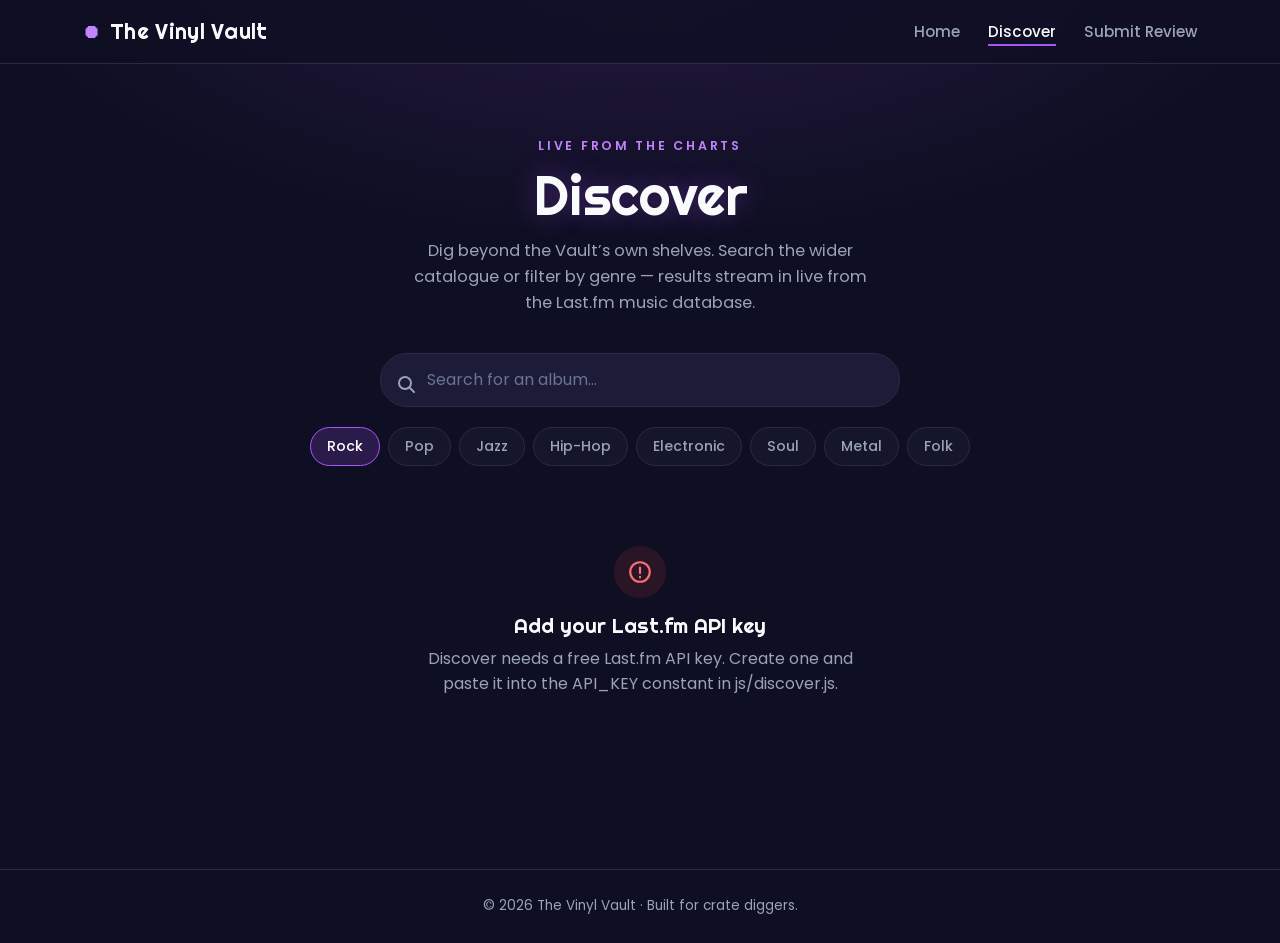
==== discover.html @ baa050c1 "Initial commit: general design of the Website" ====
<!DOCTYPE html>
<html lang="en">
<head>
  <meta charset="UTF-8" />
  <meta name="viewport" content="width=device-width, initial-scale=1" />
  <title>Discover &mdash; The Vinyl Vault</title>
  <meta name="description" content="Discover albums from across the music charts. Search by album or filter by genre, powered by the Last.fm API." />

  <!-- Bootstrap 5 (layout/grid utilities only; all visual styling is hand-written CSS3) -->
  <link
    href="https://cdn.jsdelivr.net/npm/bootstrap@5.3.3/dist/css/bootstrap.min.css"
    rel="stylesheet"
    integrity="sha384-QWTKZyjpPEjISv5WaRU9OFeRpok6YctnYmDr5pNlyT2bRjXh0JMhjY6hW+ALEwIH"
    crossorigin="anonymous"
  />

  <!-- Google Fonts: Righteous (display) + Poppins (body) -->
  <link rel="preconnect" href="https://fonts.googleapis.com" />
  <link rel="preconnect" href="https://fonts.gstatic.com" crossorigin />
  <link
    href="https://fonts.googleapis.com/css2?family=Poppins:wght@300;400;500;600;700&family=Righteous&display=swap"
    rel="stylesheet"
  />

  <link rel="stylesheet" href="css/main.css" />
  <link rel="stylesheet" href="css/discover.css" />
</head>
<body>
  <!-- Consistent site navigation (identical markup on every page) -->
  <header class="vault-nav">
    <nav class="container d-flex align-items-center justify-content-between" aria-label="Primary">
      <a class="vault-brand" href="index.html">
        <span class="vault-brand__mark" aria-hidden="true">&#9210;</span>
        The Vinyl&nbsp;Vault
      </a>
      <ul class="vault-nav__links">
        <li><a href="index.html">Home</a></li>
        <li><a class="is-active" href="discover.html" aria-current="page">Discover</a></li>
        <li><a href="submit-review.html">Submit&nbsp;Review</a></li>
      </ul>
    </nav>
  </header>

  <main class="container">
    <section class="vault-hero" aria-labelledby="discover-title">
      <p class="vault-eyebrow">Live from the charts</p>
      <h1 id="discover-title" class="vault-title">Discover</h1>
      <p class="vault-subtitle">
        Dig beyond the Vault’s own shelves. Search the wider catalogue or filter by genre —
        results stream in live from the Last.fm music database.
      </p>
    </section>

    <!-- ============ CONTROLS: search + genre filter ============ -->
    <section class="discover-controls" aria-label="Search and filter albums">
      <form class="discover-search" id="discover-search" role="search">
        <label class="visually-hidden-label" for="discover-query">Search albums</label>
        <span class="discover-search__icon" aria-hidden="true">
          <svg viewBox="0 0 20 20" fill="none" stroke="currentColor" stroke-width="2" stroke-linecap="round"><circle cx="9" cy="9" r="6"/><path d="M14 14l4 4"/></svg>
        </span>
        <input
          type="search"
          id="discover-query"
          class="discover-search__input"
          placeholder="Search for an album…"
          autocomplete="off"
        />
      </form>

      <!-- Genre chips populated/handled by the AlbumDiscovery class. -->
      <div class="discover-filters" id="discover-filters" role="group" aria-label="Filter by genre"></div>
    </section>

    <!-- ============ STATUS REGION (loading / error / empty) ============ -->
    <!-- aria-live so screen readers are told when results change. -->
    <div class="discover-status" id="discover-status" role="status" aria-live="polite"></div>

    <!-- ============ RESULTS ============ -->
    <section class="discover-results" id="discover-results" aria-label="Album results"></section>

    <div class="discover-more">
      <button type="button" class="vault-btn vault-btn--ghost" id="discover-more" hidden>Load more</button>
    </div>
  </main>

  <footer class="vault-footer">
    <div class="container">
      <p>&copy; 2026 The Vinyl Vault &middot; Built for crate diggers.</p>
    </div>
  </footer>

  <script src="js/discover.js"></script>
</body>
</html>
---- css/main.css ----
/* =============================================================
   The Vinyl Vault — main.css
   Shared design system used on EVERY page: design tokens, base
   styles, the consistent navbar, hero primitives, buttons, and
   the footer. Page-specific styles live in their own files.

   Aesthetic: dark "OLED" music theme — deep indigo-blacks with a
   vibrant electric-purple neon accent.
   ============================================================= */

/* ---------- Design tokens ---------- */
:root {
  /* Surfaces */
  --bg:            #0f0f23;   /* page background (deep indigo-black) */
  --surface:       #16162b;   /* card background */
  --surface-2:     #1c1c38;   /* inputs / raised */
  --border:        #2a2a45;   /* default borders/dividers */

  /* Text */
  --text:          #f8fafc;   /* primary text */
  --text-muted:    #9aa3b8;   /* secondary text (>= 4.5:1 on --bg) */

  /* Accent (electric purple) + semantic state colors */
  --accent:        #a855f7;
  --accent-bright: #c084fc;
  --accent-glow:   rgba(168, 85, 247, 0.28);

  --valid:         #22c55e;
  --valid-text:    #4ade80;
  --invalid:       #ef4444;
  --invalid-text:  #f87171;

  /* Motion — strong custom easing reads as more intentional than
     the built-in CSS curves. */
  --ease-out: cubic-bezier(0.23, 1, 0.32, 1);
  --speed:    180ms;

  --radius:   14px;
}

/* ---------- Base ---------- */
* { box-sizing: border-box; }

body {
  margin: 0;
  min-height: 100dvh;
  display: flex;
  flex-direction: column;
  background:
    radial-gradient(1100px 520px at 50% -8%, rgba(168, 85, 247, 0.16), transparent 60%),
    var(--bg);
  color: var(--text);
  font-family: "Poppins", system-ui, -apple-system, "Segoe UI", sans-serif;
  line-height: 1.6;
  -webkit-font-smoothing: antialiased;
}

main { flex: 1 0 auto; padding-bottom: 4rem; }

a { color: var(--accent-bright); }

/* ---------- Navigation (consistent across all pages) ---------- */
.vault-nav {
  position: sticky;
  top: 0;
  z-index: 100;
  padding: 0.9rem 0;
  background: rgba(15, 15, 35, 0.78);
  backdrop-filter: blur(10px);
  border-bottom: 1px solid var(--border);
}

.vault-brand {
  display: inline-flex;
  align-items: center;
  gap: 0.55rem;
  font-family: "Righteous", system-ui, sans-serif;
  font-size: 1.35rem;
  color: var(--text);
  text-decoration: none;
  letter-spacing: 0.3px;
}
.vault-brand__mark { color: var(--accent-bright); font-size: 1.2rem; }

.vault-nav__links {
  display: flex;
  flex-wrap: wrap;
  gap: clamp(0.75rem, 3vw, 1.75rem);
  margin: 0;
  padding: 0;
  list-style: none;
}
.vault-nav__links a {
  color: var(--text-muted);
  text-decoration: none;
  font-weight: 500;
  font-size: 0.95rem;
  padding-bottom: 2px;
  border-bottom: 2px solid transparent;
  transition: color var(--speed) var(--ease-out),
              border-color var(--speed) var(--ease-out);
}
.vault-nav__links a.is-active { color: var(--text); border-bottom-color: var(--accent); }
@media (hover: hover) and (pointer: fine) {
  .vault-nav__links a:hover { color: var(--text); }
}

/* ---------- Hero primitives (shared) ---------- */
.vault-hero { text-align: center; padding: clamp(2.5rem, 7vw, 4.5rem) 0 2.25rem; }
.vault-eyebrow {
  text-transform: uppercase;
  letter-spacing: 0.22em;
  font-size: 0.78rem;
  font-weight: 600;
  color: var(--accent-bright);
  margin: 0 0 0.6rem;
}
.vault-title {
  font-family: "Righteous", system-ui, sans-serif;
  font-size: clamp(2.1rem, 6vw, 3.4rem);
  line-height: 1.08;
  margin: 0 0 0.85rem;
  text-shadow: 0 0 26px rgba(168, 85, 247, 0.35); /* subtle neon glow */
}
.vault-subtitle {
  max-width: 46ch;
  margin: 0 auto;
  color: var(--text-muted);
  font-size: 1.02rem;
}

/* ---------- Shared buttons ---------- */
.vault-btn {
  display: inline-flex;
  align-items: center;
  justify-content: center;
  gap: 0.5rem;
  border: none;
  border-radius: var(--radius);
  padding: 0.85rem 1.6rem;
  font-family: inherit;
  font-weight: 600;
  font-size: 1rem;
  cursor: pointer;
  text-decoration: none;
  transition: transform 140ms var(--ease-out),
              box-shadow var(--speed) var(--ease-out),
              background-color var(--speed) var(--ease-out),
              opacity var(--speed) var(--ease-out);
}
.vault-btn:active:not(:disabled) { transform: scale(0.98); } /* press feedback */
.vault-btn:focus-visible {
  outline: none;
  box-shadow: 0 0 0 3px var(--bg), 0 0 0 5px var(--accent-bright);
}

.vault-btn--primary {
  background: linear-gradient(135deg, var(--accent), #7c3aed);
  color: #fff;
  box-shadow: 0 10px 30px -10px var(--accent-glow);
}
.vault-btn--ghost {
  background: transparent;
  color: var(--accent-bright);
  border: 1.5px solid var(--accent);
}
@media (hover: hover) and (pointer: fine) {
  .vault-btn--primary:hover {
    box-shadow: 0 14px 34px -8px var(--accent-glow), 0 0 22px rgba(168, 85, 247, 0.35);
  }
  .vault-btn--ghost:hover { background: rgba(168, 85, 247, 0.12); }
}

/* ---------- Footer ---------- */
.vault-footer {
  flex-shrink: 0;
  padding: 1.6rem 0;
  border-top: 1px solid var(--border);
  text-align: center;
}
.vault-footer p { margin: 0; color: var(--text-muted); font-size: 0.85rem; }

/* ---------- Responsive shared ---------- */
@media (max-width: 575.98px) {
  .vault-nav nav { flex-direction: column; gap: 0.6rem; }
  .vault-hero { padding-top: 2rem; }
}

/* ---------- Reduced motion (global) ---------- */
@media (prefers-reduced-motion: reduce) {
  * {
    transition-duration: 0.01ms !important;
    animation-duration: 0.01ms !important;
  }
}
---- css/discover.css ----
/* =============================================================
   The Vinyl Vault — Discover page (page-specific)
   Requires css/main.css. Styles the search/filter controls, the
   API results grid, the loading skeletons, and the error/empty
   states.
   ============================================================= */

.visually-hidden-label {
  position: absolute;
  width: 1px; height: 1px;
  padding: 0; margin: -1px;
  overflow: hidden; clip: rect(0 0 0 0);
  white-space: nowrap; border: 0;
}

/* ---------- Controls ---------- */
.discover-controls { margin-bottom: 1.5rem; }

.discover-search {
  position: relative;
  max-width: 520px;
  margin: 0 auto 1.25rem;
}
.discover-search__icon {
  position: absolute;
  top: 50%; left: 1rem;
  transform: translateY(-50%);
  width: 20px; height: 20px;
  color: var(--text-muted);
  pointer-events: none;
}
.discover-search__input {
  width: 100%;
  padding: 0.85rem 1rem 0.85rem 2.85rem;
  background: var(--surface-2);
  color: var(--text);
  border: 1.5px solid var(--border);
  border-radius: 999px;
  font-family: inherit;
  font-size: 1rem;
  transition: border-color var(--speed) var(--ease-out),
              box-shadow var(--speed) var(--ease-out);
}
.discover-search__input::placeholder { color: #6b7390; }
.discover-search__input:focus {
  outline: none;
  border-color: var(--accent);
  box-shadow: 0 0 0 3px var(--accent-glow), 0 0 18px 1px rgba(168, 85, 247, 0.22);
}

/* Genre chips */
.discover-filters {
  display: flex;
  flex-wrap: wrap;
  gap: 0.5rem;
  justify-content: center;
}
.discover-chip {
  padding: 0.45rem 1rem;
  background: var(--surface);
  color: var(--text-muted);
  border: 1.5px solid var(--border);
  border-radius: 999px;
  font-family: inherit;
  font-size: 0.88rem;
  font-weight: 500;
  cursor: pointer;
  transition: color var(--speed) var(--ease-out),
              border-color var(--speed) var(--ease-out),
              background-color var(--speed) var(--ease-out),
              transform 140ms var(--ease-out);
}
.discover-chip:active { transform: scale(0.97); }
.discover-chip[aria-pressed="true"] {
  color: #fff;
  border-color: var(--accent);
  background: rgba(168, 85, 247, 0.18);
}
@media (hover: hover) and (pointer: fine) {
  .discover-chip:hover { color: var(--text); border-color: var(--accent); }
}
.discover-chip:focus-visible {
  outline: none;
  box-shadow: 0 0 0 3px var(--accent-glow);
}

/* ---------- Results grid ---------- */
.discover-results {
  display: grid;
  grid-template-columns: repeat(auto-fill, minmax(180px, 1fr));
  gap: clamp(0.85rem, 2vw, 1.4rem);
}

.result-card {
  background: linear-gradient(180deg, var(--surface), #131329);
  border: 1px solid var(--border);
  border-radius: var(--radius);
  padding: 0.75rem;
  transition: transform var(--speed) var(--ease-out),
              box-shadow var(--speed) var(--ease-out),
              border-color var(--speed) var(--ease-out);
}
@media (hover: hover) and (pointer: fine) {
  .result-card:hover {
    transform: translateY(-5px);
    border-color: color-mix(in srgb, var(--accent) 55%, var(--border));
    box-shadow: 0 16px 36px -22px rgba(0,0,0,0.9), 0 0 20px -6px var(--accent-glow);
  }
}

.result-cover {
  aspect-ratio: 1 / 1;
  border-radius: calc(var(--radius) - 4px);
  margin-bottom: 0.65rem;
  overflow: hidden;
  background: var(--surface-2);
}
.result-cover img { width: 100%; height: 100%; object-fit: cover; display: block; }

/* CSS fallback "sleeve" used when the API has no usable cover image.
   The hue is set inline by JS from the album title. */
.result-cover--fallback {
  display: flex;
  align-items: flex-end;
  padding: 0.7rem;
  background: linear-gradient(150deg,
              hsl(var(--hue, 270) 55% 32%),
              hsl(var(--hue, 270) 60% 14%));
}
.result-cover--fallback span {
  font-family: "Righteous", system-ui, sans-serif;
  font-size: 0.95rem;
  line-height: 1.1;
  color: #fff;
  text-shadow: 0 1px 10px rgba(0,0,0,0.5);
}

.result-title {
  font-size: 0.92rem;
  font-weight: 600;
  margin: 0 0 0.1rem;
  /* Keep cards even when titles are long. */
  display: -webkit-box;
  -webkit-line-clamp: 1;
  -webkit-box-orient: vertical;
  overflow: hidden;
}
.result-artist {
  margin: 0;
  font-size: 0.82rem;
  color: var(--accent-bright);
  display: -webkit-box;
  -webkit-line-clamp: 1;
  -webkit-box-orient: vertical;
  overflow: hidden;
}

/* ---------- Loading skeletons ---------- */
.skeleton-card {
  background: linear-gradient(180deg, var(--surface), #131329);
  border: 1px solid var(--border);
  border-radius: var(--radius);
  padding: 0.75rem;
}
.skeleton-box {
  border-radius: calc(var(--radius) - 4px);
  background: linear-gradient(100deg, var(--surface-2) 30%, #26264a 50%, var(--surface-2) 70%);
  background-size: 200% 100%;
  animation: skeleton-shimmer 1.2s ease-in-out infinite;
}
.skeleton-cover { aspect-ratio: 1 / 1; margin-bottom: 0.65rem; }
.skeleton-line { height: 0.7rem; margin-top: 0.4rem; }
.skeleton-line.short { width: 60%; }

@keyframes skeleton-shimmer {
  from { background-position: 200% 0; }
  to   { background-position: -200% 0; }
}

/* ---------- Status (loading text / error / empty) ---------- */
.discover-status:empty { display: none; }
.discover-status {
  text-align: center;
  padding: clamp(2rem, 6vw, 3.5rem) 1rem;
}
.status-card {
  max-width: 460px;
  margin: 0 auto;
}
.status-icon {
  width: 52px; height: 52px;
  margin: 0 auto 1rem;
  display: grid; place-items: center;
  border-radius: 50%;
  background: rgba(168, 85, 247, 0.12);
  color: var(--accent-bright);
}
.status-icon.is-error { background: rgba(239, 68, 68, 0.12); color: var(--invalid-text); }
.status-icon svg { width: 26px; height: 26px; }
.status-title {
  font-family: "Righteous", system-ui, sans-serif;
  font-size: 1.3rem;
  margin: 0 0 0.4rem;
}
.status-text { color: var(--text-muted); margin: 0 0 1.25rem; }

.discover-more { text-align: center; margin-top: 2rem; }

/* ---------- Reduced motion ---------- */
@media (prefers-reduced-motion: reduce) {
  .skeleton-box { animation: none; }
  .result-card:hover { transform: none; }
}
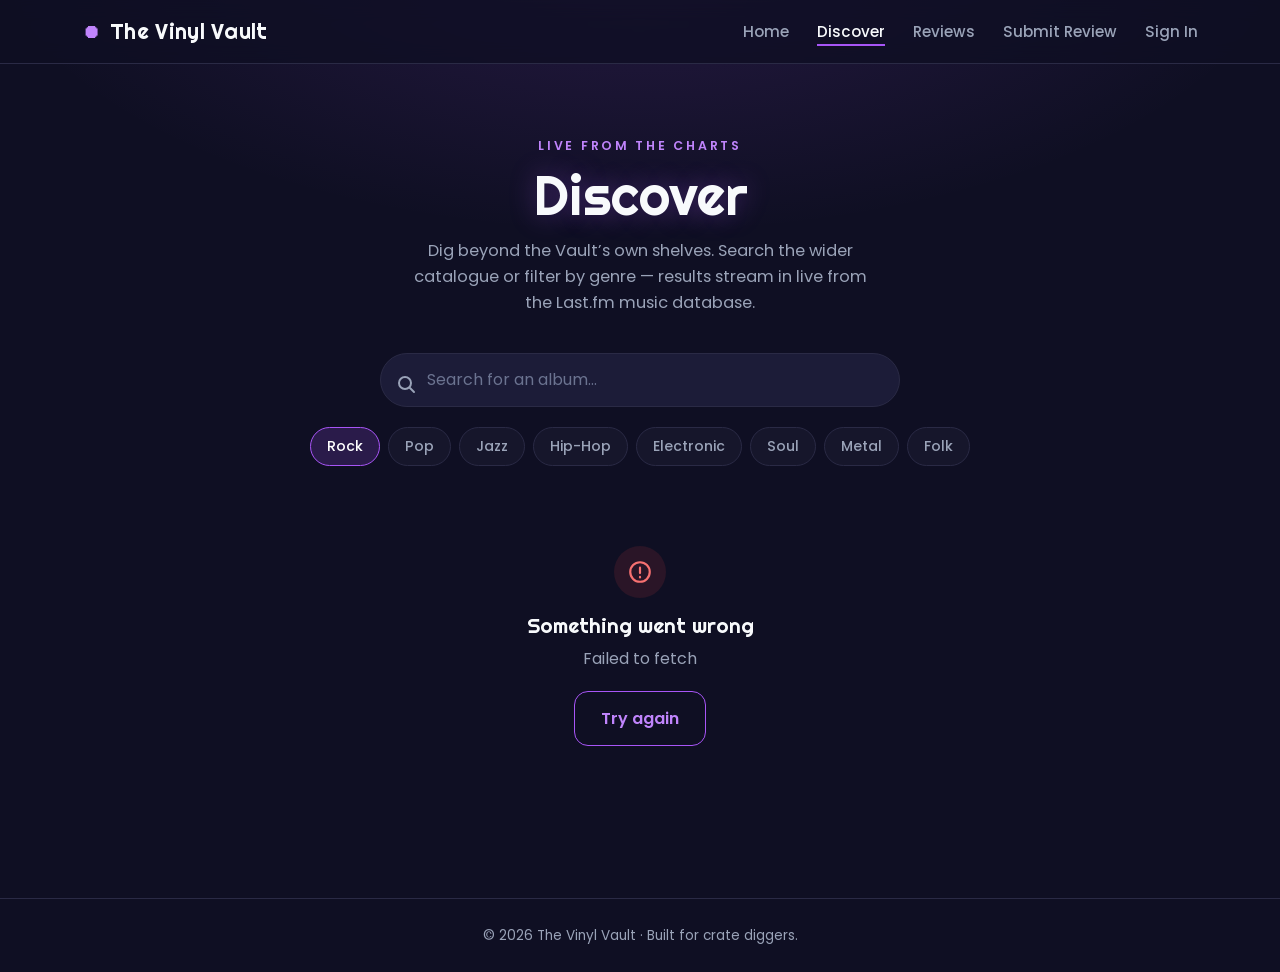
==== commit 05586da0: "added login feature for admin and reviews" ====
--- a/discover.html
+++ b/discover.html
@@ -36,7 +36,9 @@
       <ul class="vault-nav__links">
         <li><a href="index.html">Home</a></li>
         <li><a class="is-active" href="discover.html" aria-current="page">Discover</a></li>
+        <li><a href="reviews.html">Reviews</a></li>
         <li><a href="submit-review.html">Submit&nbsp;Review</a></li>
+        <li><a href="login.html">Sign&nbsp;In</a></li>
       </ul>
     </nav>
   </header>
--- a/css/main.css
+++ b/css/main.css
@@ -171,6 +171,24 @@
   .vault-btn--ghost:hover { background: rgba(168, 85, 247, 0.12); }
 }
 
+/* ---------- Global announcement banner (admin-controlled) ----------
+   Injected at the very top of <body> by SiteSettings on every page that
+   mounts it; collapses when the admin clears the message. */
+.vault-announce {
+  position: relative;
+  z-index: 200;
+  text-align: center;
+  padding: 0.55rem 1.25rem;
+  font-size: 0.9rem;
+  font-weight: 500;
+  color: #fff;
+  letter-spacing: 0.01em;
+  background: linear-gradient(135deg, var(--accent), #7c3aed);
+  box-shadow: 0 6px 18px -10px var(--accent-glow);
+}
+.vault-announce::before { content: "📣 "; }
+.vault-announce.is-empty { display: none; }
+
 /* ---------- Footer ---------- */
 .vault-footer {
   flex-shrink: 0;
